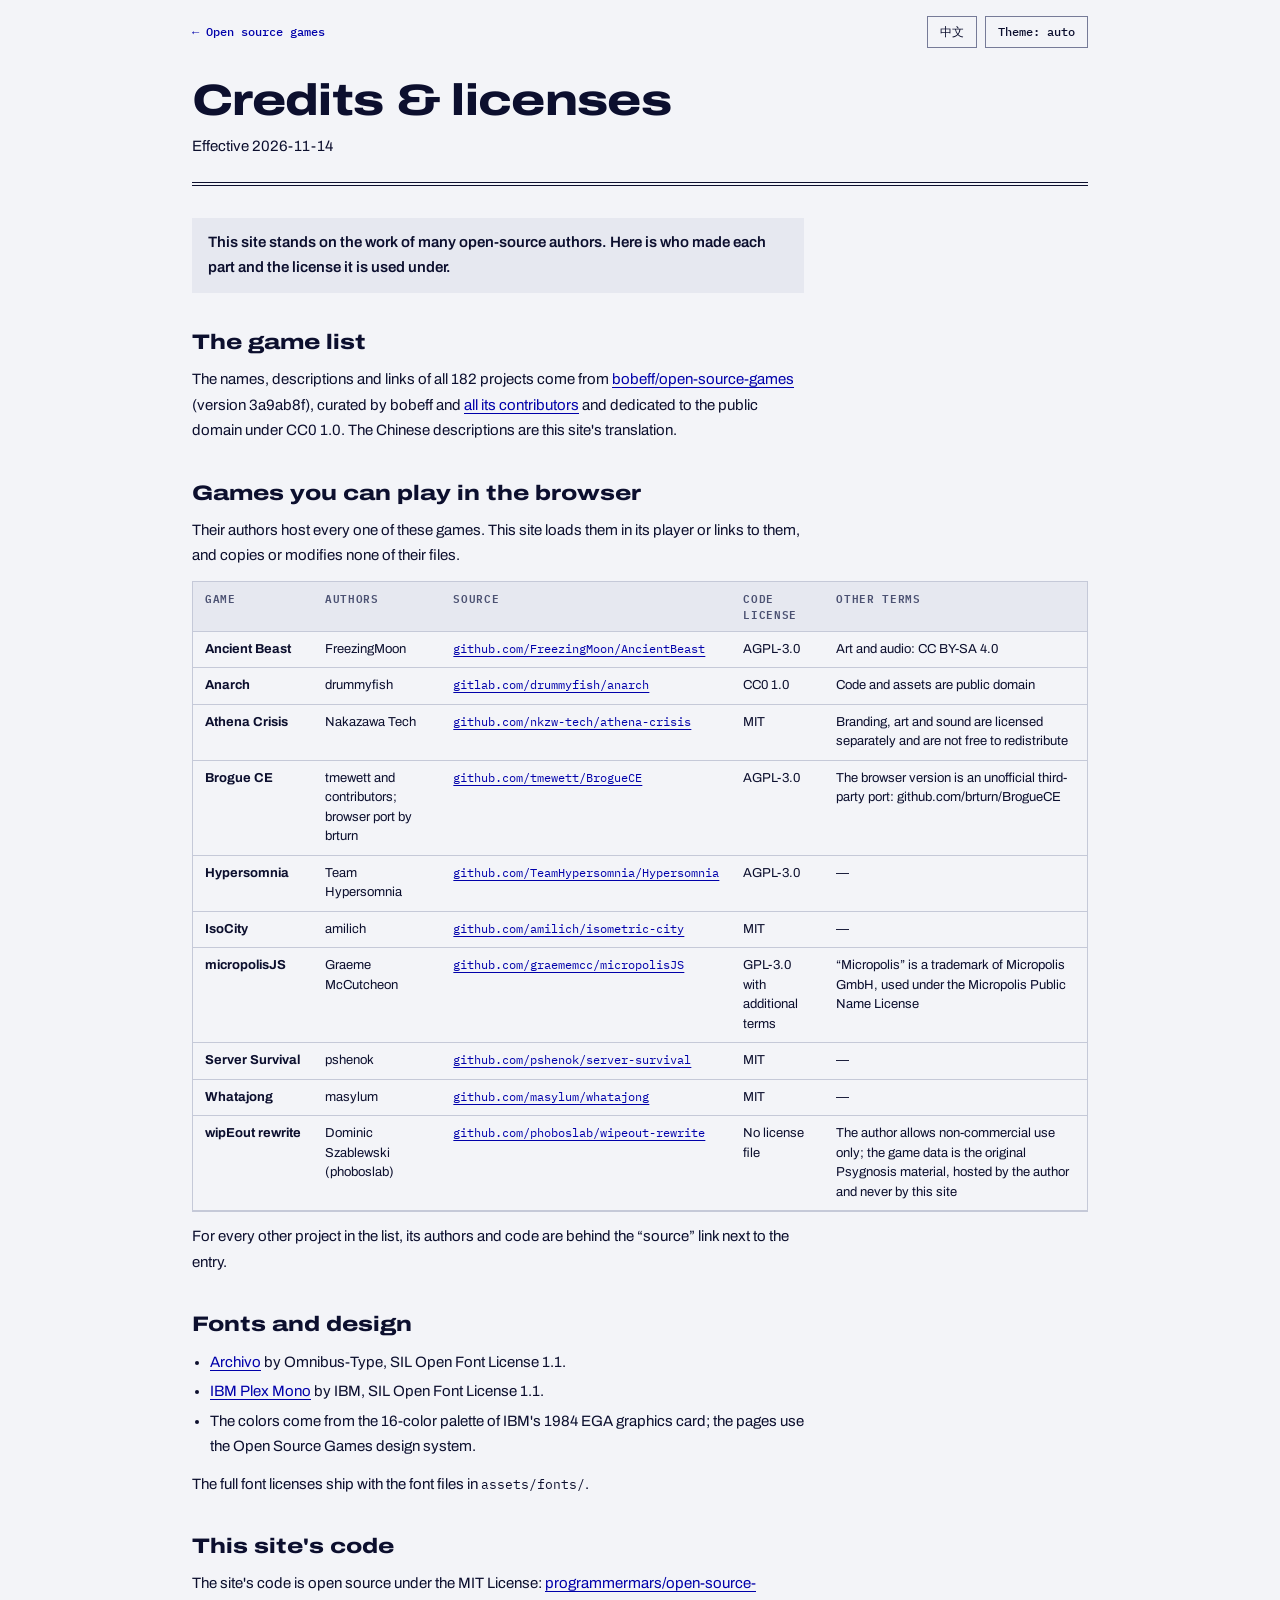
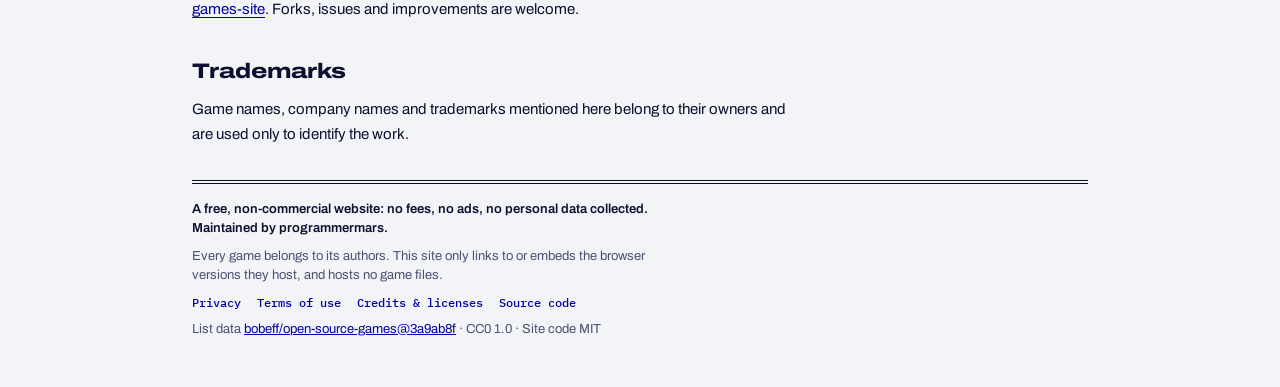
==== public/credits/index.html @ cbd15679 "Open Source Games: bilingual collection site A free, non-commercial website for the curated list bob" ====
<!doctype html>
<html lang="zh-CN">
<head>
<meta charset="utf-8">
<meta name="viewport" content="width=device-width, initial-scale=1, viewport-fit=cover">
<title>致谢与许可 · Credits & licenses · 开源游戏合集</title>
<meta name="description" content="精选开源游戏，以及商业经典游戏的开源重制。能在浏览器里直接玩的排在最前面。 A list of open-source video games and open-source remakes of commercial games. The ones you can play in your browser come first.">
<meta property="og:title" content="致谢与许可 · Credits & licenses · 开源游戏合集">
<meta property="og:description" content="精选开源游戏，以及商业经典游戏的开源重制。能在浏览器里直接玩的排在最前面。 A list of open-source video games and open-source remakes of commercial games. The ones you can play in your browser come first.">
<meta property="og:type" content="website">
<meta name="theme-color" content="#0000aa">
<link rel="icon" href="../favicon.svg" type="image/svg+xml">
<link rel="stylesheet" href="../assets/fonts.css?v=7755c3fcc7">
<link rel="stylesheet" href="../assets/tokens.css?v=7755c3fcc7">
<link rel="stylesheet" href="../assets/osg.css?v=7755c3fcc7">
<link rel="stylesheet" href="../assets/site.css?v=7755c3fcc7">
<script src="../assets/boot.js?v=7755c3fcc7"></script>
<script src="../assets/app.js?v=7755c3fcc7" defer></script>
</head>
<body class="osg-root">
<a class="skip" href="#main"><span class="l-zh" lang="zh-CN">跳到游戏目录</span><span class="l-en" lang="en">Skip to the catalog</span></a>
<div class="page">
<div class="topbar">
<p class="topbar-credit"><a href="../"><span class="l-zh" lang="zh-CN">← 开源游戏合集</span><span class="l-en" lang="en">← Open source games</span></a></p>
<div class="topbar-tools">
<button type="button" class="tool" id="lang-toggle" hidden><span class="l-zh" lang="en">English</span><span class="l-en" lang="zh-CN">中文</span></button>
<button type="button" class="tool" id="theme-toggle" hidden></button>
</div>
</div>
<header class="osg-header">
<h1 class="osg-header-title osg-header-title--sub"><span class="l-zh" lang="zh-CN">致谢与许可</span><span class="l-en" lang="en">Credits &amp; licenses</span></h1>
<p class="osg-header-intro"><span class="l-zh" lang="zh-CN">生效日期：</span><span class="l-en" lang="en">Effective </span>2026-11-14</p>
</header>
<main id="main" class="prose" tabindex="-1">
<div class="l-zh" lang="zh-CN">
<p class="lead">这个网站站在许多开源作者的肩膀上。下面写明每一份内容来自谁、按什么许可使用。</p>
<h2>游戏清单</h2>
<p>全部 182 个项目的名称、简介和链接来自 <a href="https://github.com/bobeff/open-source-games">bobeff/open-source-games</a>（版本 3a9ab8f），由 bobeff 和<a href="https://github.com/bobeff/open-source-games/graphs/contributors">所有贡献者</a>整理，以 CC0 1.0 公有领域发布。中文简介由本站翻译。</p>
<h2>可以在浏览器里玩的游戏</h2>
<p>这些游戏都由作者自己托管，本站只是在播放窗口中加载或链接过去，没有复制或修改它们的任何文件。</p>
<div class="table-wrap"><table class="credits"><thead><tr><th scope="col">游戏</th><th scope="col">作者</th><th scope="col">源代码</th><th scope="col">代码许可</th><th scope="col">其他条款</th></tr></thead><tbody><tr><th scope="row">Ancient Beast</th><td>FreezingMoon</td><td><a href="https://github.com/FreezingMoon/AncientBeast">github.com/FreezingMoon/AncientBeast</a></td><td>AGPL-3.0</td><td>美术与音频：CC BY-SA 4.0</td></tr><tr><th scope="row">Anarch</th><td>drummyfish</td><td><a href="https://gitlab.com/drummyfish/anarch">gitlab.com/drummyfish/anarch</a></td><td>CC0 1.0</td><td>代码与素材都是公有领域</td></tr><tr><th scope="row">Athena Crisis</th><td>Nakazawa Tech</td><td><a href="https://github.com/nkzw-tech/athena-crisis">github.com/nkzw-tech/athena-crisis</a></td><td>MIT</td><td>品牌、美术、音效等素材另有授权，不可自由再分发</td></tr><tr><th scope="row">Brogue CE</th><td>tmewett and contributors; browser port by brturn</td><td><a href="https://github.com/tmewett/BrogueCE">github.com/tmewett/BrogueCE</a></td><td>AGPL-3.0</td><td>网页版是第三方非官方移植：github.com/brturn/BrogueCE</td></tr><tr><th scope="row">Hypersomnia</th><td>Team Hypersomnia</td><td><a href="https://github.com/TeamHypersomnia/Hypersomnia">github.com/TeamHypersomnia/Hypersomnia</a></td><td>AGPL-3.0</td><td>—</td></tr><tr><th scope="row">IsoCity</th><td>amilich</td><td><a href="https://github.com/amilich/isometric-city">github.com/amilich/isometric-city</a></td><td>MIT</td><td>—</td></tr><tr><th scope="row">micropolisJS</th><td>Graeme McCutcheon</td><td><a href="https://github.com/graememcc/micropolisJS">github.com/graememcc/micropolisJS</a></td><td>GPL-3.0 with additional terms</td><td>“Micropolis” 是 Micropolis GmbH 的商标，按 Micropolis 公共名称许可使用</td></tr><tr><th scope="row">Server Survival</th><td>pshenok</td><td><a href="https://github.com/pshenok/server-survival">github.com/pshenok/server-survival</a></td><td>MIT</td><td>—</td></tr><tr><th scope="row">Whatajong</th><td>masylum</td><td><a href="https://github.com/masylum/whatajong">github.com/masylum/whatajong</a></td><td>MIT</td><td>—</td></tr><tr><th scope="row">wipEout rewrite</th><td>Dominic Szablewski (phoboslab)</td><td><a href="https://github.com/phoboslab/wipeout-rewrite">github.com/phoboslab/wipeout-rewrite</a></td><td>No license file</td><td>作者只允许非商业使用；游戏数据是 Psygnosis 原版素材，由作者托管，本站从不托管</td></tr></tbody></table></div>
<p>清单里其余每个项目的作者和源代码，都在条目旁的「源码」链接里。</p>
<h2>字体与设计</h2>
<ul>
<li><a href="https://github.com/Omnibus-Type/Archivo">Archivo</a>，Omnibus-Type，SIL Open Font License 1.1。</li>
<li><a href="https://github.com/IBM/plex">IBM Plex Mono</a>，IBM，SIL Open Font License 1.1。</li>
<li>配色取自 1984 年 IBM EGA 显卡的 16 色调色板；页面使用「Open Source Games」设计系统。</li>
</ul>
<p>字体许可证全文随字体文件一起发布在 <code>assets/fonts/</code>。</p>
<h2>本站代码</h2>
<p>本站代码以 MIT 许可证开源：<a href="https://github.com/programmermars/open-source-games-site">programmermars/open-source-games-site</a>。欢迎 fork、提问题或提交改进。</p>
<h2>商标</h2>
<p>文中提到的游戏名称、公司名称和商标都属于各自的权利人，在这里只用来说明出处。</p>
</div>
<div class="l-en" lang="en">
<p class="lead">This site stands on the work of many open-source authors. Here is who made each part and the license it is used under.</p>
<h2>The game list</h2>
<p>The names, descriptions and links of all 182 projects come from <a href="https://github.com/bobeff/open-source-games">bobeff/open-source-games</a> (version 3a9ab8f), curated by bobeff and <a href="https://github.com/bobeff/open-source-games/graphs/contributors">all its contributors</a> and dedicated to the public domain under CC0 1.0. The Chinese descriptions are this site's translation.</p>
<h2>Games you can play in the browser</h2>
<p>Their authors host every one of these games. This site loads them in its player or links to them, and copies or modifies none of their files.</p>
<div class="table-wrap"><table class="credits"><thead><tr><th scope="col">Game</th><th scope="col">Authors</th><th scope="col">Source</th><th scope="col">Code license</th><th scope="col">Other terms</th></tr></thead><tbody><tr><th scope="row">Ancient Beast</th><td>FreezingMoon</td><td><a href="https://github.com/FreezingMoon/AncientBeast">github.com/FreezingMoon/AncientBeast</a></td><td>AGPL-3.0</td><td>Art and audio: CC BY-SA 4.0</td></tr><tr><th scope="row">Anarch</th><td>drummyfish</td><td><a href="https://gitlab.com/drummyfish/anarch">gitlab.com/drummyfish/anarch</a></td><td>CC0 1.0</td><td>Code and assets are public domain</td></tr><tr><th scope="row">Athena Crisis</th><td>Nakazawa Tech</td><td><a href="https://github.com/nkzw-tech/athena-crisis">github.com/nkzw-tech/athena-crisis</a></td><td>MIT</td><td>Branding, art and sound are licensed separately and are not free to redistribute</td></tr><tr><th scope="row">Brogue CE</th><td>tmewett and contributors; browser port by brturn</td><td><a href="https://github.com/tmewett/BrogueCE">github.com/tmewett/BrogueCE</a></td><td>AGPL-3.0</td><td>The browser version is an unofficial third-party port: github.com/brturn/BrogueCE</td></tr><tr><th scope="row">Hypersomnia</th><td>Team Hypersomnia</td><td><a href="https://github.com/TeamHypersomnia/Hypersomnia">github.com/TeamHypersomnia/Hypersomnia</a></td><td>AGPL-3.0</td><td>—</td></tr><tr><th scope="row">IsoCity</th><td>amilich</td><td><a href="https://github.com/amilich/isometric-city">github.com/amilich/isometric-city</a></td><td>MIT</td><td>—</td></tr><tr><th scope="row">micropolisJS</th><td>Graeme McCutcheon</td><td><a href="https://github.com/graememcc/micropolisJS">github.com/graememcc/micropolisJS</a></td><td>GPL-3.0 with additional terms</td><td>“Micropolis” is a trademark of Micropolis GmbH, used under the Micropolis Public Name License</td></tr><tr><th scope="row">Server Survival</th><td>pshenok</td><td><a href="https://github.com/pshenok/server-survival">github.com/pshenok/server-survival</a></td><td>MIT</td><td>—</td></tr><tr><th scope="row">Whatajong</th><td>masylum</td><td><a href="https://github.com/masylum/whatajong">github.com/masylum/whatajong</a></td><td>MIT</td><td>—</td></tr><tr><th scope="row">wipEout rewrite</th><td>Dominic Szablewski (phoboslab)</td><td><a href="https://github.com/phoboslab/wipeout-rewrite">github.com/phoboslab/wipeout-rewrite</a></td><td>No license file</td><td>The author allows non-commercial use only; the game data is the original Psygnosis material, hosted by the author and never by this site</td></tr></tbody></table></div>
<p>For every other project in the list, its authors and code are behind the “source” link next to the entry.</p>
<h2>Fonts and design</h2>
<ul>
<li><a href="https://github.com/Omnibus-Type/Archivo">Archivo</a> by Omnibus-Type, SIL Open Font License 1.1.</li>
<li><a href="https://github.com/IBM/plex">IBM Plex Mono</a> by IBM, SIL Open Font License 1.1.</li>
<li>The colors come from the 16-color palette of IBM's 1984 EGA graphics card; the pages use the Open Source Games design system.</li>
</ul>
<p>The full font licenses ship with the font files in <code>assets/fonts/</code>.</p>
<h2>This site's code</h2>
<p>The site's code is open source under the MIT License: <a href="https://github.com/programmermars/open-source-games-site">programmermars/open-source-games-site</a>. Forks, issues and improvements are welcome.</p>
<h2>Trademarks</h2>
<p>Game names, company names and trademarks mentioned here belong to their owners and are used only to identify the work.</p>
</div>
</main>
<footer class="foot">
<p class="foot-free"><span class="l-zh" lang="zh-CN">这是一个免费、非商业的网站：不收费、没有广告、不收集个人数据。由 programmermars 维护。</span><span class="l-en" lang="en">A free, non-commercial website: no fees, no ads, no personal data collected. Maintained by programmermars.</span></p>
<p><span class="l-zh" lang="zh-CN">游戏版权归各自作者所有。本站只链接或内嵌各游戏自己托管的网页版，不托管任何游戏文件。</span><span class="l-en" lang="en">Every game belongs to its authors. This site only links to or embeds the browser versions they host, and hosts no game files.</span></p>
<nav class="foot-links" aria-label="Site"><a href="../privacy/"><span class="l-zh" lang="zh-CN">隐私政策</span><span class="l-en" lang="en">Privacy</span></a><a href="../terms/"><span class="l-zh" lang="zh-CN">使用条款</span><span class="l-en" lang="en">Terms of use</span></a><a href="../credits/"><span class="l-zh" lang="zh-CN">致谢与许可</span><span class="l-en" lang="en">Credits &amp; licenses</span></a><a href="https://github.com/programmermars/open-source-games-site"><span class="l-zh" lang="zh-CN">本站源代码</span><span class="l-en" lang="en">Source code</span></a></nav>
<p><span class="l-zh" lang="zh-CN">清单数据</span><span class="l-en" lang="en">List data</span> <a href="https://github.com/bobeff/open-source-games/tree/3a9ab8f">bobeff/open-source-games@3a9ab8f</a> · CC0 1.0 · <span class="l-zh" lang="zh-CN">本站代码</span><span class="l-en" lang="en">Site code</span> MIT</p>
</footer>
</div>
</body>
</html>
---- public/assets/fonts.css ----
/* Self-hosted fonts (SIL Open Font License 1.1, see fonts/*-OFL.txt). Latin and Latin-ext only. */
/* Archivo italic 100 900 latin-ext */
@font-face {
  font-family: 'Archivo';
  font-style: italic;
  font-weight: 100 900;
  font-stretch: 62% 125%;
  font-display: swap;
  src: url(fonts/archivo-italic-100-900-latin-ext.woff2) format('woff2');
  unicode-range: U+0100-02BA, U+02BD-02C5, U+02C7-02CC, U+02CE-02D7, U+02DD-02FF, U+0304, U+0308, U+0329, U+1D00-1DBF, U+1E00-1E9F, U+1EF2-1EFF, U+2020, U+20A0-20AB, U+20AD-20C4, U+2113, U+2C60-2C7F, U+A720-A7FF;
}
/* Archivo italic 100 900 latin */
@font-face {
  font-family: 'Archivo';
  font-style: italic;
  font-weight: 100 900;
  font-stretch: 62% 125%;
  font-display: swap;
  src: url(fonts/archivo-italic-100-900-latin.woff2) format('woff2');
  unicode-range: U+0000-00FF, U+0131, U+0152-0153, U+02BB-02BC, U+02C6, U+02DA, U+02DC, U+0304, U+0308, U+0329, U+2000-206F, U+20AC, U+2122, U+2191, U+2193, U+2212, U+2215, U+FEFF, U+FFFD;
}
/* Archivo normal 100 900 latin-ext */
@font-face {
  font-family: 'Archivo';
  font-style: normal;
  font-weight: 100 900;
  font-stretch: 62% 125%;
  font-display: swap;
  src: url(fonts/archivo-normal-100-900-latin-ext.woff2) format('woff2');
  unicode-range: U+0100-02BA, U+02BD-02C5, U+02C7-02CC, U+02CE-02D7, U+02DD-02FF, U+0304, U+0308, U+0329, U+1D00-1DBF, U+1E00-1E9F, U+1EF2-1EFF, U+2020, U+20A0-20AB, U+20AD-20C4, U+2113, U+2C60-2C7F, U+A720-A7FF;
}
/* Archivo normal 100 900 latin */
@font-face {
  font-family: 'Archivo';
  font-style: normal;
  font-weight: 100 900;
  font-stretch: 62% 125%;
  font-display: swap;
  src: url(fonts/archivo-normal-100-900-latin.woff2) format('woff2');
  unicode-range: U+0000-00FF, U+0131, U+0152-0153, U+02BB-02BC, U+02C6, U+02DA, U+02DC, U+0304, U+0308, U+0329, U+2000-206F, U+20AC, U+2122, U+2191, U+2193, U+2212, U+2215, U+FEFF, U+FFFD;
}
/* IBM Plex Mono normal 400 latin-ext */
@font-face {
  font-family: 'IBM Plex Mono';
  font-style: normal;
  font-weight: 400;
  font-display: swap;
  src: url(fonts/ibm-plex-mono-normal-400-latin-ext.woff2) format('woff2');
  unicode-range: U+0100-02BA, U+02BD-02C5, U+02C7-02CC, U+02CE-02D7, U+02DD-02FF, U+0304, U+0308, U+0329, U+1D00-1DBF, U+1E00-1E9F, U+1EF2-1EFF, U+2020, U+20A0-20AB, U+20AD-20C4, U+2113, U+2C60-2C7F, U+A720-A7FF;
}
/* IBM Plex Mono normal 400 latin */
@font-face {
  font-family: 'IBM Plex Mono';
  font-style: normal;
  font-weight: 400;
  font-display: swap;
  src: url(fonts/ibm-plex-mono-normal-400-latin.woff2) format('woff2');
  unicode-range: U+0000-00FF, U+0131, U+0152-0153, U+02BB-02BC, U+02C6, U+02DA, U+02DC, U+0304, U+0308, U+0329, U+2000-206F, U+20AC, U+2122, U+2191, U+2193, U+2212, U+2215, U+FEFF, U+FFFD;
}
/* IBM Plex Mono normal 500 latin-ext */
@font-face {
  font-family: 'IBM Plex Mono';
  font-style: normal;
  font-weight: 500;
  font-display: swap;
  src: url(fonts/ibm-plex-mono-normal-500-latin-ext.woff2) format('woff2');
  unicode-range: U+0100-02BA, U+02BD-02C5, U+02C7-02CC, U+02CE-02D7, U+02DD-02FF, U+0304, U+0308, U+0329, U+1D00-1DBF, U+1E00-1E9F, U+1EF2-1EFF, U+2020, U+20A0-20AB, U+20AD-20C4, U+2113, U+2C60-2C7F, U+A720-A7FF;
}
/* IBM Plex Mono normal 500 latin */
@font-face {
  font-family: 'IBM Plex Mono';
  font-style: normal;
  font-weight: 500;
  font-display: swap;
  src: url(fonts/ibm-plex-mono-normal-500-latin.woff2) format('woff2');
  unicode-range: U+0000-00FF, U+0131, U+0152-0153, U+02BB-02BC, U+02C6, U+02DA, U+02DC, U+0304, U+0308, U+0329, U+2000-206F, U+20AC, U+2122, U+2191, U+2193, U+2212, U+2215, U+FEFF, U+FFFD;
}
/* IBM Plex Mono normal 600 latin-ext */
@font-face {
  font-family: 'IBM Plex Mono';
  font-style: normal;
  font-weight: 600;
  font-display: swap;
  src: url(fonts/ibm-plex-mono-normal-600-latin-ext.woff2) format('woff2');
  unicode-range: U+0100-02BA, U+02BD-02C5, U+02C7-02CC, U+02CE-02D7, U+02DD-02FF, U+0304, U+0308, U+0329, U+1D00-1DBF, U+1E00-1E9F, U+1EF2-1EFF, U+2020, U+20A0-20AB, U+20AD-20C4, U+2113, U+2C60-2C7F, U+A720-A7FF;
}
/* IBM Plex Mono normal 600 latin */
@font-face {
  font-family: 'IBM Plex Mono';
  font-style: normal;
  font-weight: 600;
  font-display: swap;
  src: url(fonts/ibm-plex-mono-normal-600-latin.woff2) format('woff2');
  unicode-range: U+0000-00FF, U+0131, U+0152-0153, U+02BB-02BC, U+02C6, U+02DA, U+02DC, U+0304, U+0308, U+0329, U+2000-206F, U+20AC, U+2122, U+2191, U+2193, U+2212, U+2215, U+FEFF, U+FFFD;
}
---- public/assets/tokens.css ----
/* Open Source Games tokens, generated from design/tokens.json by tools/build_site.py */
:root {
  --paper: #f3f4f8;
  --paper-raised: #ffffff;
  --paper-sunken: #e6e8f0;
  --rule: #c5c9d8;
  --rule-strong: #767b98;
  --ink: #0c0f2e;
  --ink-muted: #4b5172;
  --play: var(--ega-blue);
  --source: #006a6a;
  --highlight: var(--ega-yellow);
  --on-highlight: #0c0f2e;
  --focus: var(--ega-blue);
  --shadow-ink: #0c0f2e;
  --ega-blue: #0000aa;
  --ega-cyan: #00aaaa;
  --ega-bright-cyan: #55ffff;
  --ega-yellow: #ffff55;
  --shadow-dialog: 4px 4px 0 0 #0c0f2e;
  --space-1: 4px;
  --space-2: 8px;
  --space-3: 12px;
  --space-4: 16px;
  --space-6: 24px;
  --space-8: 32px;
  --space-12: 48px;
  --radius-0: 0;
  --radius-1: 2px;
  --border-hairline: 1px solid;
  --border-frame: 4px double;
  --measure: 68ch;
  --page-width: 880px;
  --font-sans: "Archivo", "Helvetica Neue", Arial, "PingFang SC", "Hiragino Sans GB", "Microsoft YaHei", "Noto Sans SC", "Noto Sans CJK SC", sans-serif;
  --font-mono: "IBM Plex Mono", ui-monospace, Menlo, Consolas, monospace;
}
@media (prefers-color-scheme: dark) {
  :root:not([data-theme="light"]) {
    --paper: #0b0d26;
    --paper-raised: #151839;
    --paper-sunken: #070819;
    --rule: #2c3160;
    --rule-strong: #6a70a6;
    --ink: #e7e8f3;
    --ink-muted: #a6aacb;
    --play: #a3a3ff;
    --source: var(--ega-bright-cyan);
    --on-highlight: #0b0d26;
    --focus: var(--ega-yellow);
    --shadow-ink: #000000;
    --shadow-dialog: 4px 4px 0 0 #000000;
    color-scheme: dark;
  }
}
:root[data-theme="dark"] {
  --paper: #0b0d26;
  --paper-raised: #151839;
  --paper-sunken: #070819;
  --rule: #2c3160;
  --rule-strong: #6a70a6;
  --ink: #e7e8f3;
  --ink-muted: #a6aacb;
  --play: #a3a3ff;
  --source: var(--ega-bright-cyan);
  --on-highlight: #0b0d26;
  --focus: var(--ega-yellow);
  --shadow-ink: #000000;
  --shadow-dialog: 4px 4px 0 0 #000000;
  color-scheme: dark;
}
---- public/assets/osg.css ----
/* Fonts are self-hosted: see fonts.css. */
/* Open Source Games: component styles. Every color, length and family comes from tokens.css. */

.osg-root {
  margin: 0;
  background: var(--paper);
  color: var(--ink);
  font-family: var(--font-sans);
  font-size: 15px;
  line-height: 1.6;
  -webkit-font-smoothing: antialiased;
}
.osg-root *, .osg-root *::before, .osg-root *::after { box-sizing: border-box; }

.osg-root a:focus-visible,
.osg-focus:focus-visible {
  outline: 2px solid var(--focus);
  outline-offset: 2px;
  border-radius: var(--radius-0);
}

/* ---------- PageHeader ---------- */
.osg-header {
  display: grid;
  gap: var(--space-3);
  padding-bottom: var(--space-6);
  border-bottom: var(--border-frame) var(--ink);
}
.osg-header-repo {
  margin: 0;
  font-family: var(--font-mono);
  font-size: 12px;
  line-height: 1.4;
  font-weight: 500;
  color: var(--ink-muted);
}
.osg-header-repo a { color: var(--play); text-decoration: none; }
.osg-header-repo a:hover { text-decoration: underline; text-underline-offset: 3px; }
.osg-header-title {
  margin: 0;
  font-family: var(--font-sans);
  font-size: 56px;
  line-height: 0.95;
  font-weight: 800;
  font-stretch: 125%;
  letter-spacing: -0.015em;
  color: var(--ink);
  text-wrap: balance;
}
.osg-header-intro {
  margin: 0;
  max-width: var(--measure);
  font-size: 15px;
  line-height: 1.6;
  color: var(--ink);
}

/* ---------- TableOfContents: a text-mode dialog ---------- */
.osg-toc {
  position: relative;
  margin: var(--space-3) var(--space-1) var(--space-2) 0;
  padding: var(--space-6) var(--space-6) var(--space-4);
  background: var(--paper-raised);
  border: var(--border-frame) var(--ink);
  box-shadow: var(--shadow-dialog);
}
.osg-toc-title {
  position: absolute;
  top: -0.85em;
  left: 50%;
  transform: translateX(-50%);
  margin: 0;
  padding: 0 var(--space-2);
  background: var(--paper-raised);
  font-family: var(--font-mono);
  font-size: 11px;
  line-height: 1.3;
  font-weight: 600;
  letter-spacing: 0.08em;
  text-transform: uppercase;
  white-space: nowrap;
  color: var(--ink);
}
.osg-toc-list {
  margin: 0;
  padding: 0;
  list-style: none;
  columns: 2 220px;
  column-gap: var(--space-8);
}
.osg-toc-item { break-inside: avoid; }
.osg-toc-link {
  display: flex;
  align-items: baseline;
  gap: var(--space-1);
  padding: 2px var(--space-1);
  margin: 0 calc(-1 * var(--space-1));
  color: var(--ink);
  text-decoration: none;
  font-size: 14px;
  line-height: 1.5;
}
.osg-toc-name { min-width: 0; }
.osg-toc-dots {
  flex: 1 1 auto;
  min-width: var(--space-4);
  border-bottom: 1px dotted var(--rule-strong);
  transform: translateY(-0.3em);
}
.osg-toc-count {
  font-family: var(--font-mono);
  font-size: 12px;
  font-weight: 500;
  font-variant-numeric: tabular-nums;
  color: var(--ink-muted);
}
.osg-toc-link:hover .osg-toc-name { text-decoration: underline; text-underline-offset: 3px; }
.osg-toc-link[aria-current="location"] { background: var(--highlight); color: var(--on-highlight); }
.osg-toc-link[aria-current="location"] .osg-toc-count { color: var(--on-highlight); }
.osg-toc-link[aria-current="location"] .osg-toc-dots { border-bottom-color: var(--on-highlight); }

/* ---------- GenreSection ---------- */
.osg-genre { display: grid; gap: var(--space-4); scroll-margin-top: var(--space-4); }
.osg-genre + .osg-genre { margin-top: var(--space-12); }
.osg-genre-head {
  display: flex;
  flex-wrap: wrap;
  align-items: baseline;
  justify-content: space-between;
  gap: var(--space-1) var(--space-4);
  padding-bottom: var(--space-2);
  border-bottom: var(--border-hairline) var(--rule);
}
.osg-genre-title {
  margin: 0;
  min-width: 0;
  font-family: var(--font-sans);
  font-size: 30px;
  line-height: 1.05;
  font-weight: 800;
  font-stretch: 125%;
  letter-spacing: -0.01em;
  color: var(--ink);
  text-wrap: balance;
}
.osg-genre-title a { color: inherit; text-decoration: none; }
.osg-genre-title a:hover { text-decoration: underline; text-decoration-thickness: 3px; text-underline-offset: 5px; }
.osg-genre-count {
  font-family: var(--font-mono);
  font-size: 12px;
  line-height: 1.4;
  font-weight: 500;
  font-variant-numeric: tabular-nums;
  color: var(--ink-muted);
  white-space: nowrap;
}

/* ---------- FamilyHeading ---------- */
.osg-family {
  margin: var(--space-8) 0 0;
  padding-top: var(--space-3);
  border-top: var(--border-frame) var(--rule-strong);
  font-family: var(--font-sans);
  font-size: 19px;
  line-height: 1.3;
  font-weight: 600;
  font-style: italic;
  color: var(--ink);
  text-wrap: balance;
}
.osg-family:first-child { margin-top: 0; }
.osg-family a { color: var(--play); text-decoration: none; }
.osg-family a:hover { text-decoration: underline; text-underline-offset: 3px; }
.osg-family .osg-source { font-style: normal; margin-left: var(--space-2); vertical-align: 2px; }

/* ---------- SubgroupLabel ---------- */
.osg-subgroup {
  display: flex;
  align-items: center;
  gap: var(--space-3);
  margin: var(--space-4) 0 0;
  font-family: var(--font-mono);
  font-size: 11px;
  line-height: 1.3;
  font-weight: 600;
  letter-spacing: 0.08em;
  text-transform: uppercase;
  color: var(--ink-muted);
}
.osg-subgroup:first-child { margin-top: 0; }
.osg-subgroup::after { content: ""; flex: 1 1 auto; border-top: var(--border-hairline) var(--rule); }

/* ---------- EntryList + Entry ---------- */
.osg-entries {
  display: grid;
  gap: var(--space-4);
  margin: 0;
  padding: 0;
  list-style: none;
}
.osg-entries--nested { gap: var(--space-3); margin-top: var(--space-3); margin-left: 6px; }
.osg-entries--nested > .osg-entry { position: relative; padding-left: var(--space-6); }
.osg-entries--nested > .osg-entry::before {
  content: "";
  position: absolute;
  left: 0;
  top: calc(-1 * var(--space-3));
  width: 16px;
  height: calc(var(--space-3) + 0.7em);
  border-left: var(--border-hairline) var(--rule-strong);
  border-bottom: var(--border-hairline) var(--rule-strong);
}
.osg-entries--nested > .osg-entry::after {
  content: "";
  position: absolute;
  left: 0;
  top: 0;
  bottom: calc(-1 * var(--space-3));
  border-left: var(--border-hairline) var(--rule-strong);
}
.osg-entries--nested > .osg-entry:last-child::after { display: none; }

.osg-entry { display: grid; gap: 2px; min-width: 0; }
.osg-entry-head { display: flex; flex-wrap: wrap; align-items: baseline; gap: var(--space-1) var(--space-2); }
.osg-entry-title {
  font-family: var(--font-sans);
  font-size: 17px;
  line-height: 1.35;
  font-weight: 700;
  color: var(--ink);
  overflow-wrap: anywhere;
}
a.osg-entry-title { color: var(--play); text-decoration: none; }
a.osg-entry-title:hover { text-decoration: underline; text-decoration-thickness: 2px; text-underline-offset: 3px; }
.osg-entries--nested .osg-entry-title { font-size: 15px; }
.osg-entry-desc {
  margin: 0;
  max-width: var(--measure);
  font-size: 15px;
  line-height: 1.6;
  color: var(--ink);
}
.osg-entries--nested .osg-entry-desc { font-size: 13px; line-height: 1.5; }
.osg-entry-desc a {
  color: inherit;
  text-decoration: underline;
  text-decoration-color: var(--rule-strong);
  text-decoration-thickness: 1px;
  text-underline-offset: 3px;
}
.osg-entry-desc a:hover { color: var(--play); text-decoration-color: currentColor; }
.osg-entry-meta {
  display: flex;
  flex-wrap: wrap;
  align-items: baseline;
  gap: 2px var(--space-4);
  margin-top: 2px;
}
.osg-entry-supports { margin-top: var(--space-1); display: grid; gap: 2px; }
.osg-entry-supports-label {
  font-family: var(--font-mono);
  font-size: 11px;
  line-height: 1.3;
  font-weight: 600;
  letter-spacing: 0.08em;
  text-transform: uppercase;
  color: var(--ink-muted);
}
.osg-entry-supports ul {
  display: flex;
  flex-wrap: wrap;
  gap: 0 var(--space-4);
  margin: 0;
  padding: 0;
  list-style: none;
  font-size: 14px;
}

/* ---------- SourceLink ---------- */
.osg-source {
  display: inline-flex;
  align-items: baseline;
  gap: 0;
  font-family: var(--font-mono);
  font-size: 12px;
  line-height: 1.4;
  font-weight: 500;
  font-style: normal;
  color: var(--source);
  text-decoration: none;
  white-space: nowrap;
}
.osg-source-bracket { color: var(--ink-muted); }
.osg-source:hover .osg-source-word { text-decoration: underline; text-underline-offset: 3px; }
.osg-source-host { margin-left: var(--space-2); color: var(--ink-muted); font-weight: 400; }

/* ---------- EngineTag ---------- */
.osg-engine {
  display: inline-flex;
  flex-wrap: wrap;
  align-items: baseline;
  gap: 0 var(--space-2);
  font-family: var(--font-mono);
  font-size: 12px;
  line-height: 1.4;
  font-weight: 500;
  color: var(--ink);
}
.osg-engine-kind {
  font-size: 11px;
  font-weight: 600;
  letter-spacing: 0.08em;
  text-transform: uppercase;
  color: var(--ink-muted);
}
.osg-engine-name { color: var(--ink); text-decoration: none; }
a.osg-engine-name { text-decoration: underline dotted var(--rule-strong); text-underline-offset: 3px; }
a.osg-engine-name:hover { color: var(--play); text-decoration-color: currentColor; }

/* ---------- OriginalRef ---------- */
.osg-orig { font-style: italic; color: var(--ink); }
.osg-orig a {
  color: inherit;
  text-decoration: underline dotted var(--rule-strong);
  text-decoration-thickness: 1px;
  text-underline-offset: 3px;
}
.osg-orig a:hover { color: var(--play); text-decoration-color: currentColor; }

/* ---------- LineageTag ---------- */
.osg-lineage {
  display: inline-block;
  padding: 1px 6px;
  border: var(--border-hairline) var(--rule-strong);
  border-radius: var(--radius-1);
  font-family: var(--font-mono);
  font-size: 11px;
  line-height: 1.3;
  font-weight: 600;
  letter-spacing: 0.08em;
  text-transform: uppercase;
  color: var(--ink-muted);
  white-space: nowrap;
  transform: translateY(-1px);
}

@media (prefers-reduced-motion: reduce) {
  .osg-root * { scroll-behavior: auto !important; transition: none !important; }
}
---- public/assets/site.css ----
/* Site layout and the pieces the design system did not have yet: play rows, play button, finder, player dialog.
   Every color comes from tokens.css. */

html { background: var(--paper); scroll-padding-top: var(--space-4); }
body.osg-root { min-height: 100vh; }
[hidden] { display: none !important; }

/* language: both languages are in the page; the root lang shows one */
html[lang^="zh"] .l-en,
html[lang="en"] .l-zh { display: none !important; }

.skip {
  position: absolute;
  left: max(16px, env(safe-area-inset-left, 0px));
  top: -60px;
  z-index: 20;
  padding: var(--space-2) var(--space-3);
  background: var(--highlight);
  color: var(--on-highlight);
  font-family: var(--font-mono);
  font-size: 12px;
  font-weight: 600;
}
.skip:focus { top: var(--space-2); }

.page {
  box-sizing: border-box;
  max-width: calc(var(--page-width) + 2 * var(--space-6));
  margin: 0 auto;
  padding-left: max(16px, env(safe-area-inset-left, 0px));
  padding-right: max(16px, env(safe-area-inset-right, 0px));
  padding-block: var(--space-4) var(--space-12);
  display: grid;
  gap: var(--space-8);
}
.page > * { min-width: 0; }

/* ---------- top bar ---------- */
.topbar {
  display: flex;
  flex-wrap: wrap;
  align-items: center;
  justify-content: space-between;
  gap: var(--space-2) var(--space-4);
}
.topbar-credit {
  margin: 0;
  font-family: var(--font-mono);
  font-size: 12px;
  line-height: 1.4;
  font-weight: 500;
  color: var(--ink-muted);
}
.topbar-credit a { color: var(--play); text-decoration: none; }
.topbar-credit a:hover { text-decoration: underline; text-underline-offset: 3px; }
.topbar-tools { display: flex; gap: var(--space-2); }

.tool {
  display: inline-flex;
  align-items: center;
  gap: var(--space-1);
  min-height: 32px;
  padding: 0 var(--space-3);
  font-family: var(--font-mono);
  font-size: 12px;
  font-weight: 500;
  line-height: 1;
  color: var(--ink);
  background: transparent;
  border: var(--border-hairline) var(--rule-strong);
  border-radius: var(--radius-0);
  text-decoration: none;
  cursor: pointer;
  white-space: nowrap;
}
.tool:hover { background: var(--paper-sunken); }
.tool:focus-visible { outline: 2px solid var(--focus); outline-offset: 2px; }

.noscript {
  margin: 0;
  padding: var(--space-3) var(--space-4);
  background: var(--paper-sunken);
  font-size: 14px;
}

/* header title: Chinese falls back to a CJK face, which has no wide cut */
html[lang^="zh"] .osg-header-title { letter-spacing: 0.02em; }

/* ---------- play button ---------- */
.osg-play {
  display: inline-flex;
  align-items: center;
  justify-content: center;
  gap: var(--space-1);
  min-height: 40px;
  padding: 0 var(--space-4);
  font-family: var(--font-mono);
  font-size: 13px;
  font-weight: 600;
  letter-spacing: 0.04em;
  line-height: 1;
  white-space: nowrap;
  color: var(--on-highlight);
  background: var(--highlight);
  border: var(--border-hairline) var(--on-highlight);
  border-radius: var(--radius-0);
  box-shadow: 3px 3px 0 0 var(--shadow-ink);
  text-decoration: none;
  cursor: pointer;
}
.osg-play:hover { transform: translate(1px, 1px); box-shadow: 2px 2px 0 0 var(--shadow-ink); }
.osg-play:active { transform: translate(3px, 3px); box-shadow: none; }
.osg-play:focus-visible { outline: 2px solid var(--focus); outline-offset: 3px; }
.osg-play--tab {
  color: var(--ink);
  background: var(--paper-raised);
  border-color: var(--ink);
}
.osg-play--sm {
  min-height: 24px;
  padding: 0 var(--space-2);
  font-size: 11px;
  box-shadow: 2px 2px 0 0 var(--shadow-ink);
  transform: translateY(-1px);
}
.osg-play--sm:hover { transform: translate(1px, 0); box-shadow: 1px 1px 0 0 var(--shadow-ink); }

/* ---------- play section ---------- */
.play-list { list-style: none; margin: 0; padding: 0; display: grid; }
.play-row {
  display: grid;
  grid-template-columns: minmax(0, 1fr) auto;
  gap: var(--space-3) var(--space-6);
  align-items: start;
  padding-block: var(--space-4);
  border-top: var(--border-hairline) var(--rule);
}
.play-row:first-child { border-top: 0; padding-top: 0; }
.play-info { display: grid; gap: 2px; min-width: 0; }
.play-actions { padding-top: 2px; }
.play-note {
  margin: 2px 0 0;
  max-width: var(--measure);
  font-size: 13px;
  line-height: 1.5;
  color: var(--ink-muted);
}
.play-controls {
  margin-right: var(--space-2);
  font-family: var(--font-mono);
  font-size: 11px;
  font-weight: 600;
  letter-spacing: 0.06em;
  text-transform: uppercase;
  color: var(--ink);
}
@media (max-width: 560px) {
  .play-row { grid-template-columns: minmax(0, 1fr); }
  .play-actions { padding-top: 0; }
}

/* ---------- finder ---------- */
.finder { display: grid; gap: var(--space-2); }
.finder-label {
  font-family: var(--font-mono);
  font-size: 11px;
  line-height: 1.3;
  font-weight: 600;
  letter-spacing: 0.08em;
  text-transform: uppercase;
  color: var(--ink-muted);
}
.finder-row { display: flex; flex-wrap: wrap; align-items: center; gap: var(--space-3) var(--space-6); }
.finder-input {
  flex: 1 1 280px;
  min-width: 0;
  height: 44px;
  padding: 0 var(--space-3);
  font-family: var(--font-sans);
  font-size: 16px;
  color: var(--ink);
  background: var(--paper-raised);
  border: var(--border-hairline) var(--rule-strong);
  border-radius: var(--radius-0);
  -webkit-appearance: none;
  appearance: none;
}
.finder-input:focus-visible { outline: 2px solid var(--focus); outline-offset: 2px; }
.finder-check {
  display: inline-flex;
  align-items: center;
  gap: var(--space-2);
  font-size: 14px;
  cursor: pointer;
}
.finder-check input { width: 18px; height: 18px; margin: 0; accent-color: var(--play); }
.finder-count {
  margin: 0;
  min-height: 1.4em;
  font-family: var(--font-mono);
  font-size: 12px;
  line-height: 1.4;
  font-weight: 500;
  font-variant-numeric: tabular-nums;
  color: var(--ink-muted);
}

/* ---------- catalog ---------- */
.catalog { display: grid; gap: var(--space-12); outline: none; }
.catalog .osg-genre + .osg-genre { margin-top: 0; }
.osg-group { display: grid; gap: var(--space-4); }
.osg-group--family > .osg-family { margin-top: var(--space-4); }
.osg-entry:target { outline: 2px solid var(--focus); outline-offset: var(--space-2); }

/* ---------- footer ---------- */
.foot {
  padding-top: var(--space-4);
  border-top: var(--border-frame) var(--ink);
  display: grid;
  gap: var(--space-2);
  font-size: 13px;
  line-height: 1.5;
  color: var(--ink-muted);
}
.foot p { margin: 0; max-width: var(--measure); }
.foot a { color: var(--play); }

/* ---------- player dialog ---------- */
.player {
  box-sizing: border-box;
  width: min(1120px, calc(100vw - 32px));
  height: min(780px, calc(100dvh - 32px));
  max-width: none;
  max-height: none;
  padding: 0;
  color: var(--ink);
  background: var(--paper-raised);
  border: var(--border-frame) var(--ink);
  border-radius: var(--radius-0);
  box-shadow: var(--shadow-dialog);
}
.player[open] { display: flex; flex-direction: column; }
.player::backdrop { background: rgb(5 6 20 / 0.72); }
.player-bar {
  display: flex;
  flex-wrap: wrap;
  align-items: center;
  gap: var(--space-2) var(--space-4);
  padding: var(--space-3) var(--space-4);
  border-bottom: var(--border-hairline) var(--rule);
}
.player-kicker {
  margin: 0;
  padding: 2px var(--space-2);
  background: var(--highlight);
  color: var(--on-highlight);
  font-family: var(--font-mono);
  font-size: 11px;
  font-weight: 600;
  letter-spacing: 0.08em;
  text-transform: uppercase;
}
.player-title {
  flex: 1 1 auto;
  min-width: 0;
  margin: 0;
  font-family: var(--font-sans);
  font-size: 19px;
  line-height: 1.3;
  font-weight: 800;
  font-stretch: 125%;
}
.player-tools { display: flex; flex-wrap: wrap; gap: var(--space-2); }
.player-stage { flex: 1 1 auto; min-height: 0; background: #000000; }
.player-stage iframe { display: block; width: 100%; height: 100%; border: 0; }
.player-foot {
  margin: 0;
  padding: var(--space-2) var(--space-4);
  border-top: var(--border-hairline) var(--rule);
  font-family: var(--font-mono);
  font-size: 12px;
  color: var(--ink-muted);
}
.player-controls::before { content: " · "; }
.player-controls:empty::before { content: none; }
@media (max-width: 640px) {
  .player {
    width: 100vw;
    height: 100dvh;
    border: 0;
    box-shadow: none;
    padding-top: env(safe-area-inset-top, 0px);
    padding-bottom: env(safe-area-inset-bottom, 0px);
  }
  .player-title { flex-basis: 100%; order: 3; font-size: 17px; }
  .player-foot { display: none; }
}

/* ---------- footer: free notice and links ---------- */
.foot .foot-free { color: var(--ink); font-weight: 600; }
.foot-links {
  display: flex;
  flex-wrap: wrap;
  gap: var(--space-1) var(--space-4);
  font-family: var(--font-mono);
  font-size: 12px;
  font-weight: 500;
}
.foot-links a { color: var(--play); text-decoration: none; }
.foot-links a:hover { text-decoration: underline; text-underline-offset: 3px; }

/* ---------- long-form pages: privacy, terms, credits ---------- */
.osg-header-title--sub { font-size: 44px; }
@media (max-width: 480px) { .osg-header-title--sub { font-size: 34px; } }
.prose { min-width: 0; outline: none; }
.prose > div { display: grid; gap: var(--space-3); }
.prose h2 {
  margin: var(--space-6) 0 0;
  font-family: var(--font-sans);
  font-size: 21px;
  line-height: 1.25;
  font-weight: 800;
  font-stretch: 125%;
  color: var(--ink);
  text-wrap: balance;
}
.prose p, .prose ul { margin: 0; max-width: var(--measure); font-size: 15px; line-height: 1.7; }
.prose ul { padding-left: 1.2em; display: grid; gap: var(--space-1); }
.prose .lead {
  padding: var(--space-3) var(--space-4);
  background: var(--paper-sunken);
  border-left: 0;
  font-weight: 600;
}
.prose a { color: var(--play); text-underline-offset: 3px; }
.prose code { font-family: var(--font-mono); font-size: 13px; }
.table-wrap { overflow-x: auto; max-width: 100%; border: var(--border-hairline) var(--rule); }
.credits { width: 100%; min-width: 760px; border-collapse: collapse; font-size: 13px; line-height: 1.5; }
.credits th, .credits td { padding: var(--space-2) var(--space-3); text-align: left; vertical-align: top; border-bottom: var(--border-hairline) var(--rule); }
.credits thead th {
  font-family: var(--font-mono);
  font-size: 11px;
  font-weight: 600;
  letter-spacing: 0.06em;
  text-transform: uppercase;
  color: var(--ink-muted);
  background: var(--paper-sunken);
}
.credits tbody th { font-weight: 700; white-space: nowrap; }
.credits td a { font-family: var(--font-mono); font-size: 12px; white-space: nowrap; }
.topbar-credit a { color: var(--play); text-decoration: none; }
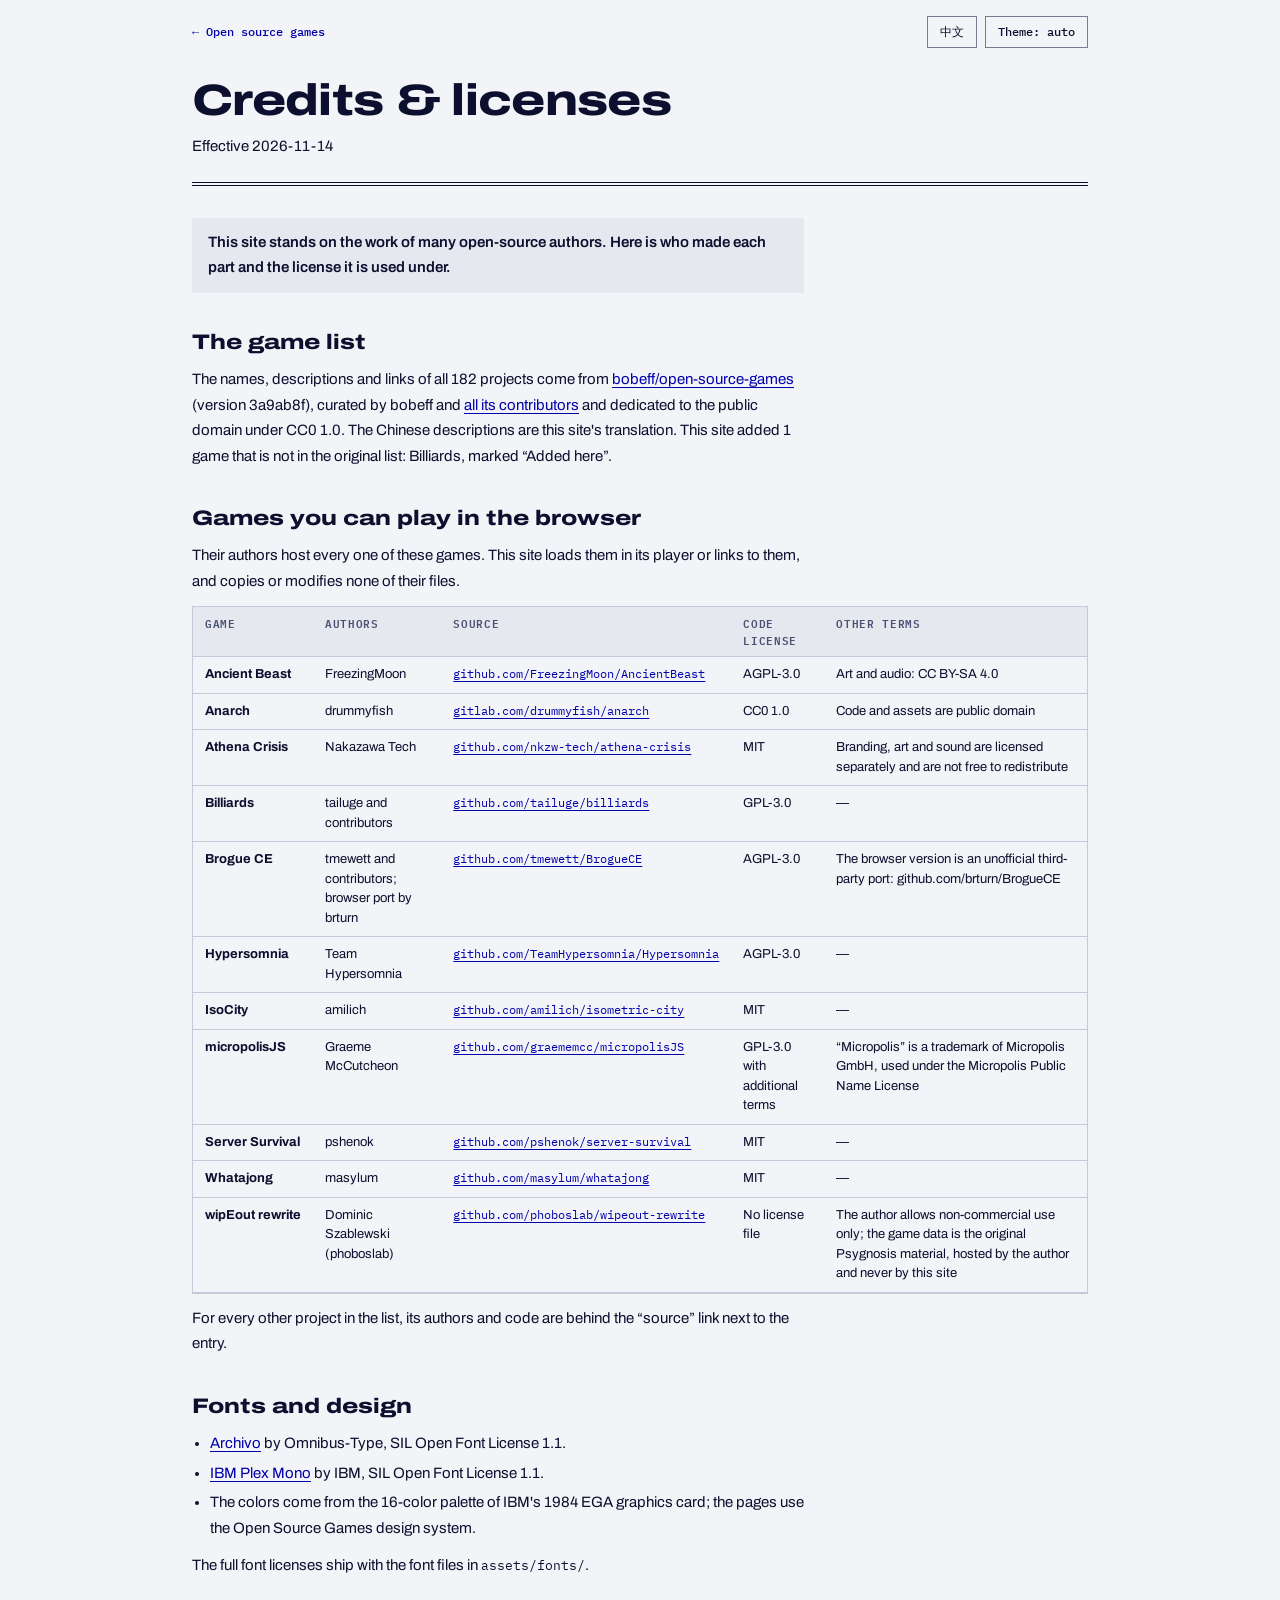
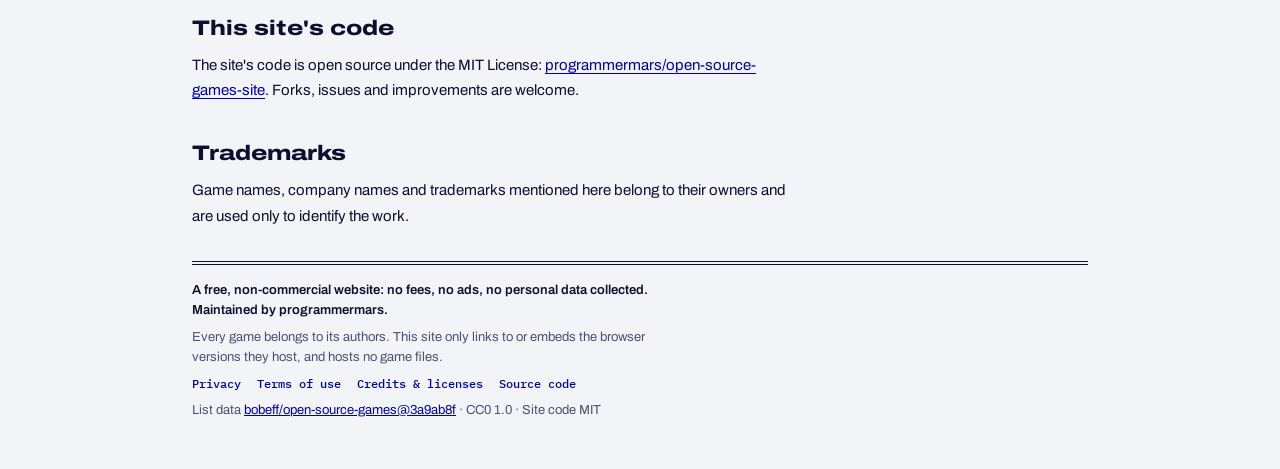
==== commit f7b71822: "Add Billiards: 8-ball against a computer opponent tailuge/billiards (GPL-3.0) isn't in the upstream " ====
--- a/public/credits/index.html
+++ b/public/credits/index.html
@@ -35,10 +35,10 @@
 <div class="l-zh" lang="zh-CN">
 <p class="lead">这个网站站在许多开源作者的肩膀上。下面写明每一份内容来自谁、按什么许可使用。</p>
 <h2>游戏清单</h2>
-<p>全部 182 个项目的名称、简介和链接来自 <a href="https://github.com/bobeff/open-source-games">bobeff/open-source-games</a>（版本 3a9ab8f），由 bobeff 和<a href="https://github.com/bobeff/open-source-games/graphs/contributors">所有贡献者</a>整理，以 CC0 1.0 公有领域发布。中文简介由本站翻译。</p>
+<p>全部 182 个项目的名称、简介和链接来自 <a href="https://github.com/bobeff/open-source-games">bobeff/open-source-games</a>（版本 3a9ab8f），由 bobeff 和<a href="https://github.com/bobeff/open-source-games/graphs/contributors">所有贡献者</a>整理，以 CC0 1.0 公有领域发布。中文简介由本站翻译。另有 1 个游戏不在原清单里，由本站补充：Billiards，标有「本站补充」。</p>
 <h2>可以在浏览器里玩的游戏</h2>
 <p>这些游戏都由作者自己托管，本站只是在播放窗口中加载或链接过去，没有复制或修改它们的任何文件。</p>
-<div class="table-wrap"><table class="credits"><thead><tr><th scope="col">游戏</th><th scope="col">作者</th><th scope="col">源代码</th><th scope="col">代码许可</th><th scope="col">其他条款</th></tr></thead><tbody><tr><th scope="row">Ancient Beast</th><td>FreezingMoon</td><td><a href="https://github.com/FreezingMoon/AncientBeast">github.com/FreezingMoon/AncientBeast</a></td><td>AGPL-3.0</td><td>美术与音频：CC BY-SA 4.0</td></tr><tr><th scope="row">Anarch</th><td>drummyfish</td><td><a href="https://gitlab.com/drummyfish/anarch">gitlab.com/drummyfish/anarch</a></td><td>CC0 1.0</td><td>代码与素材都是公有领域</td></tr><tr><th scope="row">Athena Crisis</th><td>Nakazawa Tech</td><td><a href="https://github.com/nkzw-tech/athena-crisis">github.com/nkzw-tech/athena-crisis</a></td><td>MIT</td><td>品牌、美术、音效等素材另有授权，不可自由再分发</td></tr><tr><th scope="row">Brogue CE</th><td>tmewett and contributors; browser port by brturn</td><td><a href="https://github.com/tmewett/BrogueCE">github.com/tmewett/BrogueCE</a></td><td>AGPL-3.0</td><td>网页版是第三方非官方移植：github.com/brturn/BrogueCE</td></tr><tr><th scope="row">Hypersomnia</th><td>Team Hypersomnia</td><td><a href="https://github.com/TeamHypersomnia/Hypersomnia">github.com/TeamHypersomnia/Hypersomnia</a></td><td>AGPL-3.0</td><td>—</td></tr><tr><th scope="row">IsoCity</th><td>amilich</td><td><a href="https://github.com/amilich/isometric-city">github.com/amilich/isometric-city</a></td><td>MIT</td><td>—</td></tr><tr><th scope="row">micropolisJS</th><td>Graeme McCutcheon</td><td><a href="https://github.com/graememcc/micropolisJS">github.com/graememcc/micropolisJS</a></td><td>GPL-3.0 with additional terms</td><td>“Micropolis” 是 Micropolis GmbH 的商标，按 Micropolis 公共名称许可使用</td></tr><tr><th scope="row">Server Survival</th><td>pshenok</td><td><a href="https://github.com/pshenok/server-survival">github.com/pshenok/server-survival</a></td><td>MIT</td><td>—</td></tr><tr><th scope="row">Whatajong</th><td>masylum</td><td><a href="https://github.com/masylum/whatajong">github.com/masylum/whatajong</a></td><td>MIT</td><td>—</td></tr><tr><th scope="row">wipEout rewrite</th><td>Dominic Szablewski (phoboslab)</td><td><a href="https://github.com/phoboslab/wipeout-rewrite">github.com/phoboslab/wipeout-rewrite</a></td><td>No license file</td><td>作者只允许非商业使用；游戏数据是 Psygnosis 原版素材，由作者托管，本站从不托管</td></tr></tbody></table></div>
+<div class="table-wrap"><table class="credits"><thead><tr><th scope="col">游戏</th><th scope="col">作者</th><th scope="col">源代码</th><th scope="col">代码许可</th><th scope="col">其他条款</th></tr></thead><tbody><tr><th scope="row">Ancient Beast</th><td>FreezingMoon</td><td><a href="https://github.com/FreezingMoon/AncientBeast">github.com/FreezingMoon/AncientBeast</a></td><td>AGPL-3.0</td><td>美术与音频：CC BY-SA 4.0</td></tr><tr><th scope="row">Anarch</th><td>drummyfish</td><td><a href="https://gitlab.com/drummyfish/anarch">gitlab.com/drummyfish/anarch</a></td><td>CC0 1.0</td><td>代码与素材都是公有领域</td></tr><tr><th scope="row">Athena Crisis</th><td>Nakazawa Tech</td><td><a href="https://github.com/nkzw-tech/athena-crisis">github.com/nkzw-tech/athena-crisis</a></td><td>MIT</td><td>品牌、美术、音效等素材另有授权，不可自由再分发</td></tr><tr><th scope="row">Billiards</th><td>tailuge and contributors</td><td><a href="https://github.com/tailuge/billiards">github.com/tailuge/billiards</a></td><td>GPL-3.0</td><td>—</td></tr><tr><th scope="row">Brogue CE</th><td>tmewett and contributors; browser port by brturn</td><td><a href="https://github.com/tmewett/BrogueCE">github.com/tmewett/BrogueCE</a></td><td>AGPL-3.0</td><td>网页版是第三方非官方移植：github.com/brturn/BrogueCE</td></tr><tr><th scope="row">Hypersomnia</th><td>Team Hypersomnia</td><td><a href="https://github.com/TeamHypersomnia/Hypersomnia">github.com/TeamHypersomnia/Hypersomnia</a></td><td>AGPL-3.0</td><td>—</td></tr><tr><th scope="row">IsoCity</th><td>amilich</td><td><a href="https://github.com/amilich/isometric-city">github.com/amilich/isometric-city</a></td><td>MIT</td><td>—</td></tr><tr><th scope="row">micropolisJS</th><td>Graeme McCutcheon</td><td><a href="https://github.com/graememcc/micropolisJS">github.com/graememcc/micropolisJS</a></td><td>GPL-3.0 with additional terms</td><td>“Micropolis” 是 Micropolis GmbH 的商标，按 Micropolis 公共名称许可使用</td></tr><tr><th scope="row">Server Survival</th><td>pshenok</td><td><a href="https://github.com/pshenok/server-survival">github.com/pshenok/server-survival</a></td><td>MIT</td><td>—</td></tr><tr><th scope="row">Whatajong</th><td>masylum</td><td><a href="https://github.com/masylum/whatajong">github.com/masylum/whatajong</a></td><td>MIT</td><td>—</td></tr><tr><th scope="row">wipEout rewrite</th><td>Dominic Szablewski (phoboslab)</td><td><a href="https://github.com/phoboslab/wipeout-rewrite">github.com/phoboslab/wipeout-rewrite</a></td><td>No license file</td><td>作者只允许非商业使用；游戏数据是 Psygnosis 原版素材，由作者托管，本站从不托管</td></tr></tbody></table></div>
 <p>清单里其余每个项目的作者和源代码，都在条目旁的「源码」链接里。</p>
 <h2>字体与设计</h2>
 <ul>
@@ -55,10 +55,10 @@
 <div class="l-en" lang="en">
 <p class="lead">This site stands on the work of many open-source authors. Here is who made each part and the license it is used under.</p>
 <h2>The game list</h2>
-<p>The names, descriptions and links of all 182 projects come from <a href="https://github.com/bobeff/open-source-games">bobeff/open-source-games</a> (version 3a9ab8f), curated by bobeff and <a href="https://github.com/bobeff/open-source-games/graphs/contributors">all its contributors</a> and dedicated to the public domain under CC0 1.0. The Chinese descriptions are this site's translation.</p>
+<p>The names, descriptions and links of all 182 projects come from <a href="https://github.com/bobeff/open-source-games">bobeff/open-source-games</a> (version 3a9ab8f), curated by bobeff and <a href="https://github.com/bobeff/open-source-games/graphs/contributors">all its contributors</a> and dedicated to the public domain under CC0 1.0. The Chinese descriptions are this site's translation. This site added 1 game that is not in the original list: Billiards, marked “Added here”.</p>
 <h2>Games you can play in the browser</h2>
 <p>Their authors host every one of these games. This site loads them in its player or links to them, and copies or modifies none of their files.</p>
-<div class="table-wrap"><table class="credits"><thead><tr><th scope="col">Game</th><th scope="col">Authors</th><th scope="col">Source</th><th scope="col">Code license</th><th scope="col">Other terms</th></tr></thead><tbody><tr><th scope="row">Ancient Beast</th><td>FreezingMoon</td><td><a href="https://github.com/FreezingMoon/AncientBeast">github.com/FreezingMoon/AncientBeast</a></td><td>AGPL-3.0</td><td>Art and audio: CC BY-SA 4.0</td></tr><tr><th scope="row">Anarch</th><td>drummyfish</td><td><a href="https://gitlab.com/drummyfish/anarch">gitlab.com/drummyfish/anarch</a></td><td>CC0 1.0</td><td>Code and assets are public domain</td></tr><tr><th scope="row">Athena Crisis</th><td>Nakazawa Tech</td><td><a href="https://github.com/nkzw-tech/athena-crisis">github.com/nkzw-tech/athena-crisis</a></td><td>MIT</td><td>Branding, art and sound are licensed separately and are not free to redistribute</td></tr><tr><th scope="row">Brogue CE</th><td>tmewett and contributors; browser port by brturn</td><td><a href="https://github.com/tmewett/BrogueCE">github.com/tmewett/BrogueCE</a></td><td>AGPL-3.0</td><td>The browser version is an unofficial third-party port: github.com/brturn/BrogueCE</td></tr><tr><th scope="row">Hypersomnia</th><td>Team Hypersomnia</td><td><a href="https://github.com/TeamHypersomnia/Hypersomnia">github.com/TeamHypersomnia/Hypersomnia</a></td><td>AGPL-3.0</td><td>—</td></tr><tr><th scope="row">IsoCity</th><td>amilich</td><td><a href="https://github.com/amilich/isometric-city">github.com/amilich/isometric-city</a></td><td>MIT</td><td>—</td></tr><tr><th scope="row">micropolisJS</th><td>Graeme McCutcheon</td><td><a href="https://github.com/graememcc/micropolisJS">github.com/graememcc/micropolisJS</a></td><td>GPL-3.0 with additional terms</td><td>“Micropolis” is a trademark of Micropolis GmbH, used under the Micropolis Public Name License</td></tr><tr><th scope="row">Server Survival</th><td>pshenok</td><td><a href="https://github.com/pshenok/server-survival">github.com/pshenok/server-survival</a></td><td>MIT</td><td>—</td></tr><tr><th scope="row">Whatajong</th><td>masylum</td><td><a href="https://github.com/masylum/whatajong">github.com/masylum/whatajong</a></td><td>MIT</td><td>—</td></tr><tr><th scope="row">wipEout rewrite</th><td>Dominic Szablewski (phoboslab)</td><td><a href="https://github.com/phoboslab/wipeout-rewrite">github.com/phoboslab/wipeout-rewrite</a></td><td>No license file</td><td>The author allows non-commercial use only; the game data is the original Psygnosis material, hosted by the author and never by this site</td></tr></tbody></table></div>
+<div class="table-wrap"><table class="credits"><thead><tr><th scope="col">Game</th><th scope="col">Authors</th><th scope="col">Source</th><th scope="col">Code license</th><th scope="col">Other terms</th></tr></thead><tbody><tr><th scope="row">Ancient Beast</th><td>FreezingMoon</td><td><a href="https://github.com/FreezingMoon/AncientBeast">github.com/FreezingMoon/AncientBeast</a></td><td>AGPL-3.0</td><td>Art and audio: CC BY-SA 4.0</td></tr><tr><th scope="row">Anarch</th><td>drummyfish</td><td><a href="https://gitlab.com/drummyfish/anarch">gitlab.com/drummyfish/anarch</a></td><td>CC0 1.0</td><td>Code and assets are public domain</td></tr><tr><th scope="row">Athena Crisis</th><td>Nakazawa Tech</td><td><a href="https://github.com/nkzw-tech/athena-crisis">github.com/nkzw-tech/athena-crisis</a></td><td>MIT</td><td>Branding, art and sound are licensed separately and are not free to redistribute</td></tr><tr><th scope="row">Billiards</th><td>tailuge and contributors</td><td><a href="https://github.com/tailuge/billiards">github.com/tailuge/billiards</a></td><td>GPL-3.0</td><td>—</td></tr><tr><th scope="row">Brogue CE</th><td>tmewett and contributors; browser port by brturn</td><td><a href="https://github.com/tmewett/BrogueCE">github.com/tmewett/BrogueCE</a></td><td>AGPL-3.0</td><td>The browser version is an unofficial third-party port: github.com/brturn/BrogueCE</td></tr><tr><th scope="row">Hypersomnia</th><td>Team Hypersomnia</td><td><a href="https://github.com/TeamHypersomnia/Hypersomnia">github.com/TeamHypersomnia/Hypersomnia</a></td><td>AGPL-3.0</td><td>—</td></tr><tr><th scope="row">IsoCity</th><td>amilich</td><td><a href="https://github.com/amilich/isometric-city">github.com/amilich/isometric-city</a></td><td>MIT</td><td>—</td></tr><tr><th scope="row">micropolisJS</th><td>Graeme McCutcheon</td><td><a href="https://github.com/graememcc/micropolisJS">github.com/graememcc/micropolisJS</a></td><td>GPL-3.0 with additional terms</td><td>“Micropolis” is a trademark of Micropolis GmbH, used under the Micropolis Public Name License</td></tr><tr><th scope="row">Server Survival</th><td>pshenok</td><td><a href="https://github.com/pshenok/server-survival">github.com/pshenok/server-survival</a></td><td>MIT</td><td>—</td></tr><tr><th scope="row">Whatajong</th><td>masylum</td><td><a href="https://github.com/masylum/whatajong">github.com/masylum/whatajong</a></td><td>MIT</td><td>—</td></tr><tr><th scope="row">wipEout rewrite</th><td>Dominic Szablewski (phoboslab)</td><td><a href="https://github.com/phoboslab/wipeout-rewrite">github.com/phoboslab/wipeout-rewrite</a></td><td>No license file</td><td>The author allows non-commercial use only; the game data is the original Psygnosis material, hosted by the author and never by this site</td></tr></tbody></table></div>
 <p>For every other project in the list, its authors and code are behind the “source” link next to the entry.</p>
 <h2>Fonts and design</h2>
 <ul>
